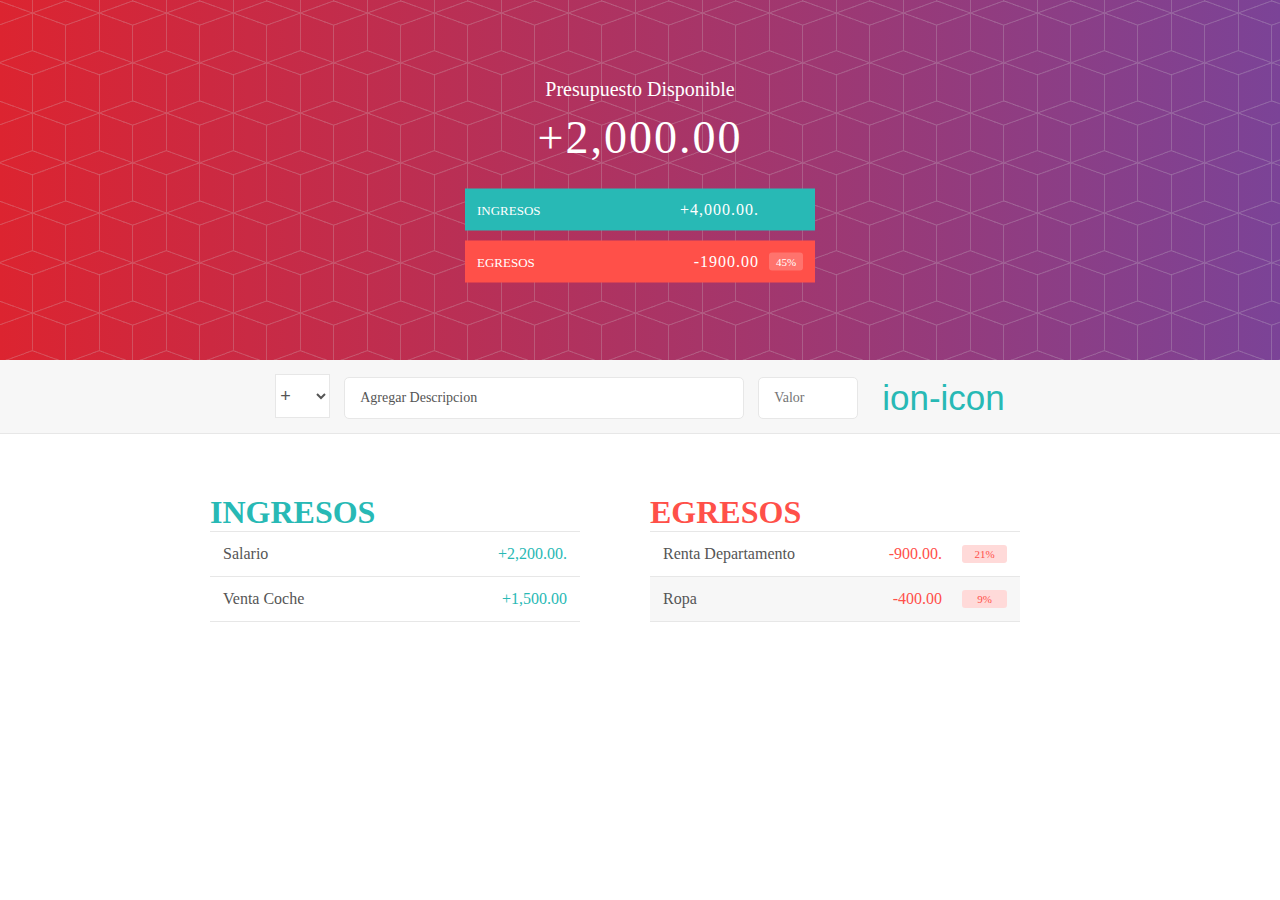
==== index.html @ b5f53856 "new file:   css/estilos.css 	new file:   css/fondo.png 	new file:   index.html 	new file:   js/Dato." ====
<!DOCTYPE html>
<html lang="en">
<head>
    <meta charset="UTF-8">
    <meta name="viewport" content="width=device-width, initial-scale=1.0">
    <title>Document</title>
    <link rel="stylesheet" type="text/css" href="./css/estilos.css"/>
</head>
<body>
    <div class="cabecero">
        <div class="presupuesto">
            <div class="presupuesto_titulo">
                <p>Presupuesto Disponible</p>
            </div>
            <div class="presupuesto_valor">
                <p>+2,000.00</p>
            </div>
            <div class="presupuesto_ingreso limpiarEstilos">
                <div class="presupuesto_ingreso--texto">
                    <p>Ingresos</p>
                </div>
                <div class="derecha">
                    <div class="presupuesto_ingreso--valor">
                        <p>+4,000.00.</p>
                    </div>
                    <div class="presupuesto_ingreso--porcentaje">
                        <p></p>
                    </div>
                </div>
            </div>
            <div class="presupuesto_egreso limpiarEstilos">
                <div class="presupuesto_egreso--texto">
                    <p>Egresos</p>
                </div>
                <div class="derecha limpiarEstilos">
                    <div class="presupuesto_egreso--valor">
                        <p>-1900.00</p>
                    </div>
                    <div class="presupuesto_egreso--porcentaje">
                        <p>45%</p>
                    </div>
                </div>
            </div>
        </div>
    </div> 
    <form id="forma">
        <div class="agregar">
            <div class="agregar_contenedor">
                <select class="agregar_tipo" id="tipo">
                    <option value="Ingreso" selected>+</option>
                    <option value="Egreso" >-</option>
                </select>
                    <input type="text" class="agregar_descripcion" id="descripcion" value="Agregar Descripcion">
                    <input  type="number" class="agregar_valor" placeholder="Valor" step="any">
                    <!-- <input> -->
                    <button class="agregar_btn">ion-icon</button>
            </div>
        </div>
    </form>
    <div class="contenedor limpiarEstilos">
        <div class="ingreso">
            <h1 class="ingreso_titulo">INGRESOS</h1>
            <div id="lista-ingresos">
                <div class="elemento limpiarEstilos">
                    <div class="elemento_descripcion">
                        <p>Salario</p>
                    </div>
                    <div class="derecha limpiarEstilos">
                        <div class="elemento_valor">
                            <p>+2,200.00.</p>
                        </div>
                        <div class="elemento_eliminar">
                            <button class="elemento_eliminar--btn">
                                <span>ion-icon</span>
                            </button>
                        </div>
                    </div>
                </div>
            </div>
            <div class="elemento limpiarEstilos">
                <div class="elemento_descripcion">
                    <p>Venta Coche</p>
                </div>
                <div class="derecha limpiarEstilos">
                    <div class="elemento_valor">
                        <p>+1,500.00</p>
                    </div>
                    <div class="elemento_eliminar">
                        <button class="elemento_eliminar--btn">
                            <span>ion-icon</span>
                        </button>
                    </div>
                </div>
            </div>
        </div>
        <div class="egreso">
            <h1 class="egreso_titulo">EGRESOS</h1>
            <div id="lista-egresos">
                <div class="elemento limpiarEstilos">
                    <div class="elemento_descripcion">
                        <p>Renta Departamento</p>
                    </div>
                    <div class="derecha limpiarEstilos">
                        <div class="elemento_valor">
                            <p>-900.00.</p>
                        </div>
                        <div class="elemento_porcentaje">
                            <p>21%</p>
                        </div>
                        <div class="elemento_eliminar">
                            <button class="elemento_eliminar--btn">
                                <span>ion-icon</span>
                            </button>
                        </div>
                    </div>
                </div>
                <div class="elemento limpiarEstilos">
                    <div class="elemento_descripcion">
                        <p>Ropa</p>
                    </div>
                    <div class="derecha limpiarEstilos">
                        <div class="elemento_valor">
                            <p>-400.00</p>
                        </div>
                        <div class="elemento_porcentaje">
                            <p>9%</p>
                        </div>
                        <div class="elemento_eliminar">
                            <button class="elemento_eliminar--btn">
                                <span>ion-icon</span>
                            </button>
                        </div>
                    </div>
                </div>
            </div>
        </div>
    </div>
</body>
</html>
---- css/estilos.css ----
* {
    margin: 0;
    padding: 0;
    box-sizing: border-box;
}

.limpiarEstilos::after {
    content: "";
    display: table;
    clear: both;
}

body {
    color: #555;
    font-family: Open Sans;
    font-size: 16px;
    position: relative;
    height: 100vh;
    font-weight: 400;
}

.derecha { float: right; }
.rojo { color: #FF5049 !important; }
.rojofocus:focus { border: 1px solid #FF5049 !important; }

.cabecero {
    height: 40vh;
    background-size: cover;
    background-position: center;
    position: relative;
    width: 100%;
    padding-top: 150px;
    padding-bottom: 100px;
    color: #fff;
    background: url(fondo.png), #7b4397;
    background: url(fondo.png), -webkit-gradient(linear, right top, left top, from(#7b4397), to(#dc2430));
    background: url(fondo.png), linear-gradient(to left, #7b4397, #dc2430)
}

.presupuesto {
    position: absolute;
    width: 350px;
    top: 50%;
    left: 50%;
    transform: translate(-50%, -50%);
    color: #fff;
}

.presupuesto_titulo{
    font-size: 20px;
    text-align: center;
    margin-bottom: 10px;
    font-weight: 300;
}

.presupuesto_valor {
    font-weight: 300;
    font-size: 46px;
    text-align: center;
    margin-bottom: 25px;
    letter-spacing: 2px;
}

.presupuesto_ingreso,
.presupuesto_egreso {
    padding: 12px;
    text-transform: uppercase;
}

.presupuesto_ingreso {
    margin-bottom: 10px;
    background-color: #28B9B5;
}

.presupuesto_egreso {
    background-color: #FF5049;
}

.presupuesto_ingreso--texto,
.presupuesto_egreso--texto {
    float: left;
    font-size: 13px;
    color: #fff;
    margin-top: 2px;
}

.presupuesto_ingreso--valor,
.presupuesto_egreso--valor {
    letter-spacing: 1px;
    float: left;
}

.presupuesto_ingreso--porcentaje,
.presupuesto_egreso--porcentaje {
    float: left;
    width: 34px;
    font-size: 11px;
    padding: 3px 0;
    margin-left: 10px;
}

.presupuesto_egreso--porcentaje {
    background-color: rgba(255, 255, 255, 0.2);
    text-align: center;
    border-radius: 3px;
}


.agregar {
    padding: 14px;
    border-bottom: 1px solid #e7e7e7;
    background-color: #f7f7f7;
}

.agregar_contenedor {
    margin: 0 auto;
    text-align: center;
}

.agregar_tipo {
    width: 55px;
    border: 1px solid #e7e7e7;
    height: 44px;
    font-size: 18px;
    color: inherit;
    background-color: #fff;
    margin-right: 10px;
    font-weight: 300;
    transition: border 0.3s;
}

.agregar_descripcion,
.agregar_valor {
    border: 1px solid #e7e7e7;
    background-color: #fff;
    color: inherit;
    font-family: inherit;
    font-size: 14px;
    padding: 12px 15px;
    margin-right: 10px;
    border-radius: 5px;
    transition: border 0.3s;
}

.agregar_descripcion { width: 400px;}
.agregar_valor { width: 100px;}

.agregar_btn {
    font-size: 35px;
    background: none;
    border: none;
    color: #28B9B5;
    cursor: pointer;
    display: inline-block;
    vertical-align: middle;
    line-height: 1.1;
    margin-left: 10px;
}

.agregar_btn:active { transform: translateY(2px); }

.agregar_tipo:focus,
.agregar_descripcion:focus,
.agregar_valor:focus {
    outline: none;
    border: 1px solid #28B9B5;
}

.agregar_btn:focus { outline: none; }

.contenedor {
    width: 860px;
    margin: 60px auto;
}

.ingreso {
    float: left;
    width: 370px;
    margin-right: 70px;
}

.egreso {
    float: left;
    width: 370px;
}

h2 {
    text-transform: uppercase;
    font-size: 18px;
    font-weight: 400;
    margin-bottom: 15px;
}

.ingreso_titulo { color: #28B9B5; }
.egreso_titulo { color: #FF5049; }

.elemento {
    padding: 13px;
    border-bottom: 1px solid #e7e7e7;
}

.elemento:first-child { border-top: 1px solid #e7e7e7; }
.elemento:nth-child(even) { background-color: #f7f7f7; }

.elemento_descripcion {
    float: left;
}

.elemento_valor {
    float: left;
    transition: transform 0.3s;
}

.elemento_porcentaje {
    float: left;
    margin-left: 20px;
    transition: transform 0.3s;
    font-size: 11px;
    background-color: #FFDAD9;
    padding: 3px;
    border-radius: 3px;
    width: 45px;
    text-align: center;
}

.ingreso .elemento_valor,
.ingreso .elemento_eliminar--btn {
    color: #28B9B5;
}

.egreso .elemento_valor,
.egreso .elemento_porcentaje,
.egreso .elemento_eliminar--btn {
    color: #FF5049;
}


.elemento_eliminar {
    float: left;
}

.elemento_eliminar--btn {
    font-size: 22px;
    background: none;
    border: none;
    cursor: pointer;
    display: inline-block;
    vertical-align: middle;
    line-height: 1;
    display: none;
}

.elemento_eliminar--btn:focus { outline: none; }
.elemento_eliminar--btn:active { transform: translateY(2px); }

.elemento:hover .elemento_eliminar--btn { display: block; }
.elemento:hover .elemento_valor { transform: translateX(-20px); }
.elemento:hover .elemento_porcentaje { transform: translateX(-20px); }
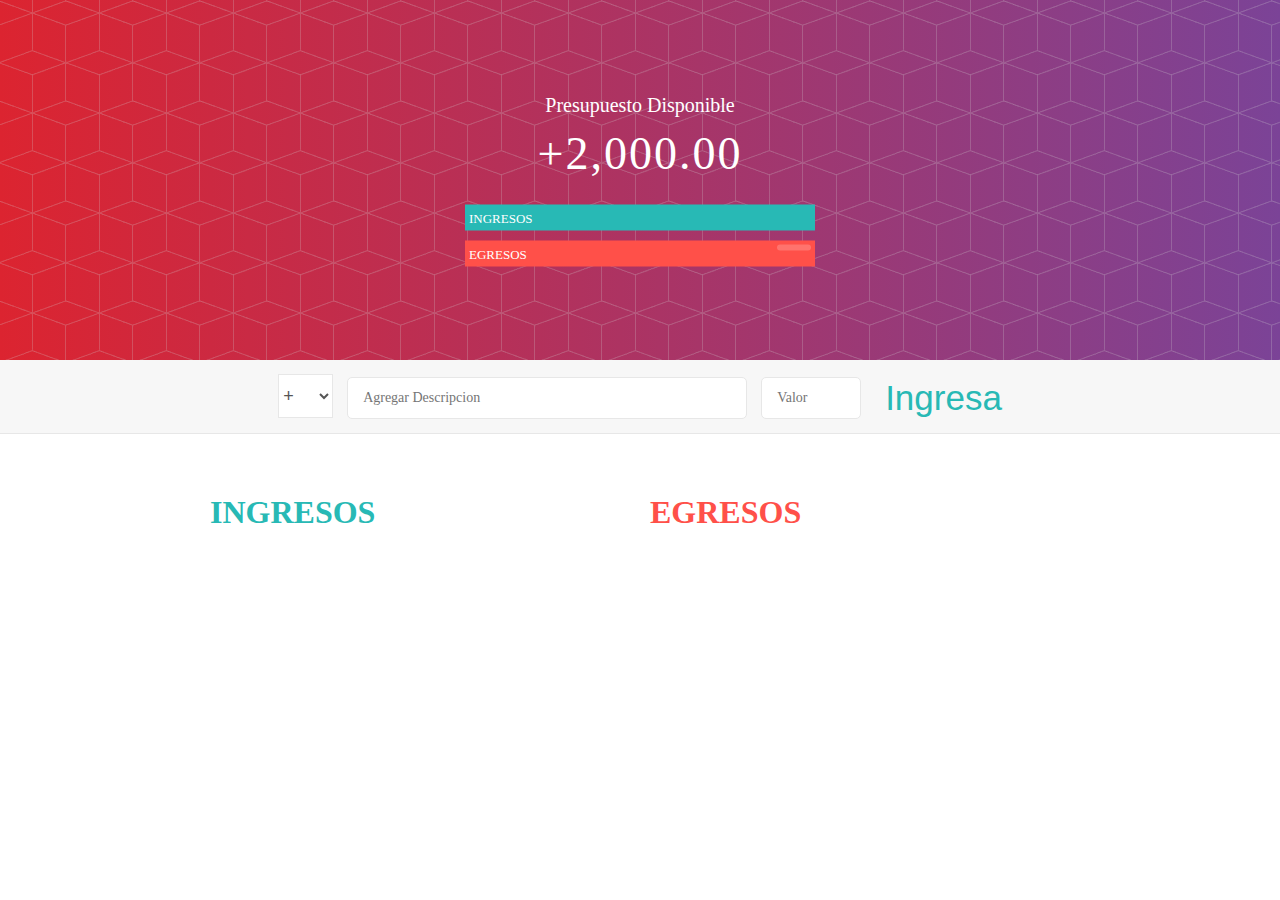
==== commit 18edf605: "Elminacion de cajas, se agrega id a nueva caja" ====
--- a/index.html
+++ b/index.html
@@ -5,6 +5,11 @@
     <meta name="viewport" content="width=device-width, initial-scale=1.0">
     <title>Document</title>
     <link rel="stylesheet" type="text/css" href="./css/estilos.css"/>
+    <link rel="stylesheet" href="https://cdn.jsdelivr.net/npm/bootstrap-icons@1.11.0/font/bootstrap-icons.css">
+    <link href="https://cdn.jsdelivr.net/npm/bootstrap@5.0.2/dist/css/bootstrap.min.css" rel="stylesheet" integrity="sha384-EVSTQN3/azprG1Anm3QDgpJLIm9Nao0Yz1ztcQTwFspd3yD65VohhpuuCOmLASjC" crossorigin="anonymous">
+    <script defer src="js/app.js"></script>
+    <script defer src="js/Ingreso.js"></script>
+    <script defer src="js/Egreso.js"></script>
 </head>
 <body>
     <div class="cabecero">
@@ -12,7 +17,7 @@
             <div class="presupuesto_titulo">
                 <p>Presupuesto Disponible</p>
             </div>
-            <div class="presupuesto_valor">
+            <div id=presupuesto class="presupuesto_valor">
                 <p>+2,000.00</p>
             </div>
             <div class="presupuesto_ingreso limpiarEstilos">
@@ -20,8 +25,8 @@
                     <p>Ingresos</p>
                 </div>
                 <div class="derecha">
-                    <div class="presupuesto_ingreso--valor">
-                        <p>+4,000.00.</p>
+                    <div id="ingresos" class="presupuesto_ingreso--valor">
+                        
                     </div>
                     <div class="presupuesto_ingreso--porcentaje">
                         <p></p>
@@ -33,69 +38,41 @@
                     <p>Egresos</p>
                 </div>
                 <div class="derecha limpiarEstilos">
-                    <div class="presupuesto_egreso--valor">
-                        <p>-1900.00</p>
+                    <div id = "egresos" class="presupuesto_egreso--valor">
+                        <!-- <p>-1900.00</p> -->
                     </div>
-                    <div class="presupuesto_egreso--porcentaje">
-                        <p>45%</p>
+                    <div id = "porcentaje" class="presupuesto_egreso--porcentaje">
+                        <!-- <p>45%</p> -->
                     </div>
                 </div>
             </div>
         </div>
     </div> 
-    <form id="forma">
+    <form id="forma" onsubmit="return false">
         <div class="agregar">
             <div class="agregar_contenedor">
                 <select class="agregar_tipo" id="tipo">
                     <option value="Ingreso" selected>+</option>
                     <option value="Egreso" >-</option>
                 </select>
-                    <input type="text" class="agregar_descripcion" id="descripcion" value="Agregar Descripcion">
-                    <input  type="number" class="agregar_valor" placeholder="Valor" step="any">
-                    <!-- <input> -->
-                    <button class="agregar_btn">ion-icon</button>
+                    <input type="text" class="agregar_descripcion" id="descripcion" placeholder="Agregar Descripcion">
+                    <input  type="number" class="agregar_valor" placeholder="Valor" id ="Valor" step="any">
+                    <button type="button" class="btn btn-success agregar_btn" onclick="agregarDato()"> Ingresa</button>
+
+
             </div>
         </div>
     </form>
     <div class="contenedor limpiarEstilos">
-        <div class="ingreso">
+        <div id = "ingreso_padre" class="ingreso">
             <h1 class="ingreso_titulo">INGRESOS</h1>
-            <div id="lista-ingresos">
-                <div class="elemento limpiarEstilos">
-                    <div class="elemento_descripcion">
-                        <p>Salario</p>
-                    </div>
-                    <div class="derecha limpiarEstilos">
-                        <div class="elemento_valor">
-                            <p>+2,200.00.</p>
-                        </div>
-                        <div class="elemento_eliminar">
-                            <button class="elemento_eliminar--btn">
-                                <span>ion-icon</span>
-                            </button>
-                        </div>
-                    </div>
-                </div>
-            </div>
-            <div class="elemento limpiarEstilos">
-                <div class="elemento_descripcion">
-                    <p>Venta Coche</p>
-                </div>
-                <div class="derecha limpiarEstilos">
-                    <div class="elemento_valor">
-                        <p>+1,500.00</p>
-                    </div>
-                    <div class="elemento_eliminar">
-                        <button class="elemento_eliminar--btn">
-                            <span>ion-icon</span>
-                        </button>
-                    </div>
-                </div>
-            </div>
+
+            <!-- <div id="limpiar_estilo" class="elemento limpiarEstilos">
+            </div> -->
         </div>
-        <div class="egreso">
+        <div id="egreso_padre" class="egreso">
             <h1 class="egreso_titulo">EGRESOS</h1>
-            <div id="lista-egresos">
+            <!-- <div id="lista-egresos">
                 <div class="elemento limpiarEstilos">
                     <div class="elemento_descripcion">
                         <p>Renta Departamento</p>
@@ -108,8 +85,9 @@
                             <p>21%</p>
                         </div>
                         <div class="elemento_eliminar">
-                            <button class="elemento_eliminar--btn">
-                                <span>ion-icon</span>
+                            <button type="button" class="elemento_eliminar--btn">
+                                Agregar
+                                
                             </button>
                         </div>
                     </div>
@@ -127,12 +105,13 @@
                         </div>
                         <div class="elemento_eliminar">
                             <button class="elemento_eliminar--btn">
-                                <span>ion-icon</span>
+                                Agregar
+                                
                             </button>
                         </div>
                     </div>
                 </div>
-            </div>
+            </div> -->
         </div>
     </div>
 </body>
--- a/css/estilos.css
+++ b/css/estilos.css
@@ -63,7 +63,7 @@
 
 .presupuesto_ingreso,
 .presupuesto_egreso {
-    padding: 12px;
+    padding: 4px;
     text-transform: uppercase;
 }
 
@@ -225,7 +225,7 @@
 
 .ingreso .elemento_valor,
 .ingreso .elemento_eliminar--btn {
-    color: #28B9B5;
+    color: #FF5049;
 }
 
 .egreso .elemento_valor,
@@ -248,6 +248,9 @@
     vertical-align: middle;
     line-height: 1;
     display: none;
+    padding: .375rem .75rem;
+    font-size: 1rem;
+    border-radius: .25rem;
 }
 
 .elemento_eliminar--btn:focus { outline: none; }
